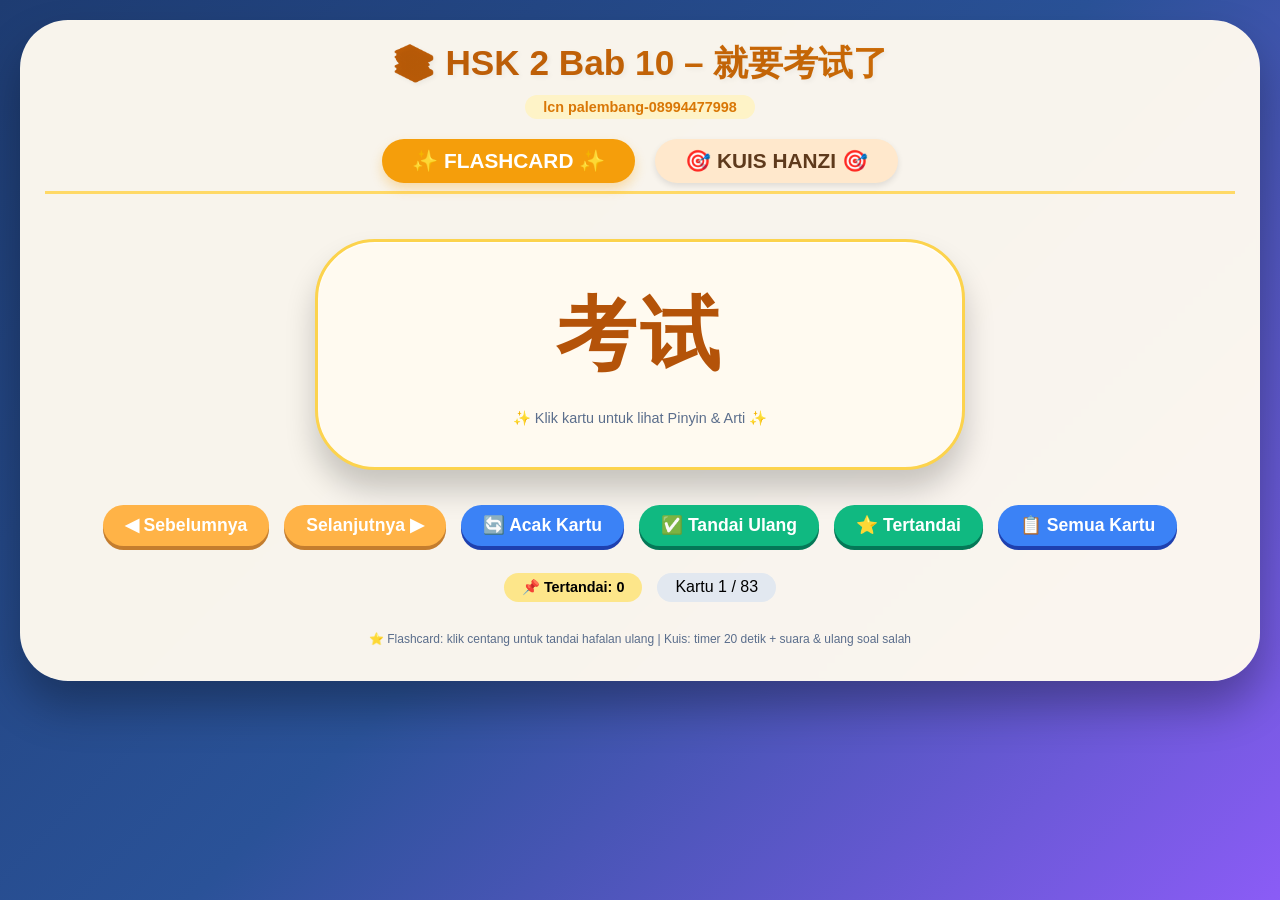
==== data/wo1/HSK2 KOSAKATA BAB 10.html @ 21348f35 "Add files via upload" ====
<!DOCTYPE html>
<html lang="id">
<head>
    <meta charset="UTF-8">
    <meta name="viewport" content="width=device-width, initial-scale=1.0, user-scalable=yes">
    <title>HSK 2 Bab 10 - Flashcard & Kuis Interaktif (87 Kosakata)</title>
    <style>
        * {
            margin: 0;
            padding: 0;
            box-sizing: border-box;
            user-select: none;
        }

        body {
            background: linear-gradient(135deg, #1e3c72 0%, #2a5298 50%, #8b5cf6 100%);
            font-family: 'Arial', 'Segoe UI', sans-serif;
            min-height: 100vh;
            padding: 20px;
        }

        .app-container {
            max-width: 1300px;
            margin: 0 auto;
            background: rgba(255, 250, 240, 0.97);
            border-radius: 48px;
            box-shadow: 0 25px 45px rgba(0,0,0,0.3);
            overflow: hidden;
            padding: 20px 25px 35px;
            backdrop-filter: blur(2px);
        }

        .title-section {
            text-align: center;
            margin-bottom: 20px;
        }
        h1 {
            font-size: 2.2rem;
            background: linear-gradient(120deg, #b45309, #d97706);
            background-clip: text;
            -webkit-background-clip: text;
            color: transparent;
            text-shadow: 2px 2px 5px rgba(0,0,0,0.05);
        }
        .watermark {
            font-size: 0.9rem;
            color: #d97706;
            font-weight: bold;
            background: #fef3c7;
            display: inline-block;
            padding: 4px 18px;
            border-radius: 40px;
            margin-top: 8px;
            font-family: 'Arial', sans-serif;
        }

        .tabs {
            display: flex;
            gap: 20px;
            justify-content: center;
            margin-bottom: 25px;
            border-bottom: 3px solid #ffd966;
            padding-bottom: 8px;
        }
        .tab-btn {
            background: #ffe8cc;
            border: none;
            font-size: 1.3rem;
            font-weight: bold;
            padding: 10px 30px;
            border-radius: 60px;
            cursor: pointer;
            transition: 0.2s;
            color: #5e3a1c;
            font-family: 'Arial', sans-serif;
            box-shadow: 0 3px 6px rgba(0,0,0,0.1);
        }
        .tab-btn.active {
            background: #f59e0b;
            color: white;
            box-shadow: 0 6px 12px rgba(245,158,11,0.3);
        }
        .tab-content {
            display: none;
            animation: fade 0.3s ease;
        }
        .tab-content.active {
            display: block;
        }
        @keyframes fade {
            from { opacity: 0; transform: translateY(8px);}
            to { opacity: 1; transform: translateY(0);}
        }

        /* FLASHCARD */
        .flashcard-area {
            display: flex;
            flex-direction: column;
            align-items: center;
        }
        .card {
            background: #fffaf0;
            border-radius: 60px;
            box-shadow: 0 20px 30px rgba(0,0,0,0.2), inset 0 1px 2px white;
            padding: 40px 25px;
            text-align: center;
            width: 100%;
            max-width: 650px;
            margin: 20px auto;
            cursor: pointer;
            transition: 0.2s;
            border: 3px solid #fcd34d;
        }
        .card:hover { transform: scale(1.02); background: #fff5e6; }
        .card-hanzi {
            font-family: 'Simsun', '宋体', 'Times New Roman', serif;
            font-size: 5rem;
            font-weight: 800;
            color: #b45309;
            letter-spacing: 4px;
            margin-bottom: 20px;
            word-break: break-word;
        }
        .card-pinyin {
            font-family: 'Times New Roman', Times, serif;
            font-size: 1.9rem;
            color: #2c5282;
            margin: 12px 0;
            font-weight: 500;
        }
        .card-arti {
            font-family: 'Arial', sans-serif;
            font-size: 1.5rem;
            background: #eef2ff;
            display: inline-block;
            padding: 8px 22px;
            border-radius: 50px;
            color: #1e293b;
        }
        .info-text {
            font-family: 'Arial', sans-serif;
            font-size: 0.9rem;
            margin-top: 12px;
            color: #5b6e8c;
        }
        .nav-buttons {
            display: flex;
            gap: 15px;
            justify-content: center;
            flex-wrap: wrap;
            margin: 15px 0;
        }
        button {
            background: #ffb347;
            border: none;
            padding: 10px 22px;
            font-size: 1.1rem;
            font-weight: bold;
            border-radius: 50px;
            cursor: pointer;
            font-family: 'Arial', sans-serif;
            transition: 0.1s;
            color: white;
            box-shadow: 0 4px 0 #c47d2e;
        }
        button:active {
            transform: translateY(2px);
            box-shadow: 0 1px 0 #c47d2e;
        }
        .shuffle-btn { background: #3b82f6; box-shadow: 0 4px 0 #1e40af; }
        .checklist-btn { background: #10b981; box-shadow: 0 4px 0 #047857; }
        .review-badge {
            margin-top: 12px;
            display: flex;
            gap: 15px;
            justify-content: center;
            flex-wrap: wrap;
        }
        .mark-info {
            background: #fde68a;
            padding: 6px 18px;
            border-radius: 40px;
            font-family: 'Arial', sans-serif;
            font-weight: bold;
            font-size: 0.9rem;
        }
        .counter {
            font-family: 'Arial', sans-serif;
            font-size: 1rem;
            background: #e2e8f0;
            padding: 5px 18px;
            border-radius: 30px;
            display: inline-block;
        }

        /* KUIS */
        .quiz-area { text-align: center; }
        .timer-bar {
            background: #fef9e3;
            padding: 10px 20px;
            border-radius: 60px;
            display: flex;
            align-items: center;
            gap: 15px;
            justify-content: space-between;
            flex-wrap: wrap;
            margin-bottom: 20px;
        }
        .timer-label { font-weight: bold; background: #facc15; padding: 5px 15px; border-radius: 40px; }
        .progress-container { flex: 2; background-color: #e2e8f0; border-radius: 30px; height: 18px; overflow: hidden; }
        .time-progress { width: 100%; height: 100%; background: linear-gradient(90deg, #10b981, #34d399); border-radius: 30px; transition: width 0.1s linear; }
        .time-warning { background: linear-gradient(90deg, #ef4444, #f97316); }
        .timer-digit { font-family: monospace; font-size: 1.6rem; font-weight: 800; background: #0f172a; color: #fef9c3; padding: 4px 18px; border-radius: 50px; min-width: 100px; }
        .quiz-question { background: #fffbeb; border-radius: 70px; padding: 25px; margin: 15px 0; box-shadow: 0 10px 15px rgba(0,0,0,0.1); }
        .quiz-arti { font-family: 'Arial', sans-serif; font-size: 2rem; font-weight: bold; color: #7b341e; background: #fed7aa; display: inline-block; padding: 10px 30px; border-radius: 60px; }
        .options-grid { display: grid; grid-template-columns: repeat(auto-fit, minmax(180px, 1fr)); gap: 18px; margin: 25px 0; }
        .quiz-option {
            font-family: 'Simsun', '宋体', serif;
            font-size: 1.5rem;
            font-weight: bold;
            background: linear-gradient(145deg, #fef9e3, #fff2df);
            border: 3px solid #fbbf24;
            border-radius: 70px;
            padding: 14px 8px;
            cursor: pointer;
            transition: 0.1s;
            text-align: center;
            color: #3b2b1f;
            box-shadow: 0 5px 0 #eab308;
        }
        .quiz-option:hover:not(:disabled) { transform: translateY(-2px); background: #fff0cc; }
        .quiz-option:active:not(:disabled) { transform: translateY(2px); box-shadow: 0 2px 0 #eab308; }
        .disabled-opt { opacity: 0.6; cursor: not-allowed; }
        .feedback { font-family: 'Arial', sans-serif; font-size: 1.2rem; padding: 12px; border-radius: 50px; margin: 15px 0; background: #f1f5f9; font-weight: bold; }
        .score-area { font-family: 'Arial', sans-serif; font-size: 1.2rem; background: #facc15; display: inline-block; padding: 6px 22px; border-radius: 40px; margin-bottom: 12px; }
        .quiz-buttons { display: flex; gap: 12px; justify-content: center; flex-wrap: wrap; }
        .next-quiz { background: #10b981; box-shadow: 0 4px 0 #047857; }
        .reset-quiz { background: #ef4444; box-shadow: 0 4px 0 #b91c1c; }
        .repeat-wrong { background: #8b5cf6; box-shadow: 0 4px 0 #5b21b6; }
        footer { text-align: center; margin-top: 30px; font-size: 0.75rem; color: #5b6e8c; }

        @media (max-width: 640px) {
            .card-hanzi { font-size: 3rem; }
            .quiz-arti { font-size: 1.4rem; }
            .quiz-option { font-size: 1.1rem; padding: 10px 5px; }
            .tab-btn { font-size: 1rem; padding: 6px 18px; }
        }
    </style>
</head>
<body>
<div class="app-container">
    <div class="title-section">
        <h1>📚 HSK 2 Bab 10 – 就要考试了</h1>
        <div class="watermark">lcn palembang-08994477998</div>
    </div>

    <div class="tabs">
        <button class="tab-btn active" data-tab="flashcard">✨ FLASHCARD ✨</button>
        <button class="tab-btn" data-tab="quiz">🎯 KUIS HANZI 🎯</button>
    </div>

    <!-- FLASHCARD TAB -->
    <div id="flashcardTab" class="tab-content active">
        <div class="flashcard-area">
            <div class="card" id="flashcardCard">
                <div class="card-hanzi" id="cardHanzi">...</div>
                <div class="card-pinyin" id="cardPinyin" style="display: none;"></div>
                <div class="card-arti" id="cardArti" style="display: none;"></div>
                <div class="info-text">✨ Klik kartu untuk lihat Pinyin & Arti ✨</div>
            </div>
            <div class="nav-buttons">
                <button id="prevCardBtn">◀ Sebelumnya</button>
                <button id="nextCardBtn">Selanjutnya ▶</button>
                <button id="shuffleFlashBtn" class="shuffle-btn">🔄 Acak Kartu</button>
                <button id="markReviewBtn" class="checklist-btn">✅ Tandai Ulang</button>
                <button id="showMarkedBtn" class="checklist-btn">⭐ Tertandai</button>
                <button id="showAllFlashBtn" class="shuffle-btn">📋 Semua Kartu</button>
            </div>
            <div class="review-badge">
                <span class="mark-info" id="markedCountBadge">📌 Tertandai: 0</span>
                <span class="counter" id="flashCounter">Kartu 1 / 87</span>
            </div>
        </div>
    </div>

    <!-- KUIS TAB -->
    <div id="quizTab" class="tab-content">
        <div class="quiz-area">
            <div class="score-area">🏆 SKOR: <span id="quizScore">0</span> / <span id="totalQuizCount">87</span></div>
            <div class="timer-bar">
                <span class="timer-label">⏱ WAKTU</span>
                <div class="progress-container">
                    <div class="time-progress" id="timeProgress" style="width: 100%;"></div>
                </div>
                <span class="timer-digit" id="timerDisplay">20 detik</span>
            </div>
            <div class="quiz-question">
                <div class="quiz-arti" id="questionArti">Memperkenalkan</div>
            </div>
            <div class="options-grid" id="quizOptionsGrid"></div>
            <div class="feedback" id="quizFeedback">🌸 Pilih Hanzi yang sesuai dengan arti di atas 🌸</div>
            <div class="quiz-buttons">
                <button id="nextQuizBtn" class="next-quiz">▶ Soal Berikutnya</button>
                <button id="resetQuizBtn" class="reset-quiz">🔄 Mulai Baru</button>
                <button id="repeatWrongBtn" class="repeat-wrong">🔁 Ulangi Soal Salah</button>
            </div>
        </div>
    </div>
    <footer>⭐ Flashcard: klik centang untuk tandai hafalan ulang | Kuis: timer 20 detik + suara & ulang soal salah</footer>
</div>

<script>
    // ======================= DATA KOSAKATA (87 item dari file) =======================
    const vocabulary = [
        { hanzi: "考试", pinyin: "kǎoshì", arti: "ujian; mengikuti ujian" },
        { hanzi: "开学", pinyin: "kāixué", arti: "mulai sekolah; pembukaan semester" },
        { hanzi: "准备", pinyin: "zhǔnbèi", arti: "menyiapkan" },
        { hanzi: "书包", pinyin: "shūbāo", arti: "tas sekolah" },
        { hanzi: "门后面", pinyin: "mén hòumiàn", arti: "di belakang pintu" },
        { hanzi: "床上", pinyin: "chuáng shàng", arti: "di atas tempat tidur" },
        { hanzi: "桌子上", pinyin: "zhuōzi shàng", arti: "di atas meja" },
        { hanzi: "本子", pinyin: "běnzi", arti: "buku catatan; buku tulis" },
        { hanzi: "词", pinyin: "cí", arti: "kata" },
        { hanzi: "题", pinyin: "tí", arti: "soal; pertanyaan" },
        { hanzi: "错", pinyin: "cuò", arti: "salah" },
        { hanzi: "对", pinyin: "duì", arti: "benar" },
        { hanzi: "还是", pinyin: "háishì", arti: "atau (dalam pertanyaan pilihan)" },
        { hanzi: "快要", pinyin: "kuàiyào", arti: "akan segera (waktu dekat)" },
        { hanzi: "就要", pinyin: "jiùyào", arti: "akan segera (waktu tertentu)" },
        { hanzi: "要……了", pinyin: "yào...le", arti: "akan (segera terjadi)" },
        { hanzi: "快……了", pinyin: "kuài...le", arti: "akan segera" },
        { hanzi: "快要……了", pinyin: "kuàiyào...le", arti: "akan segera" },
        { hanzi: "就要……了", pinyin: "jiùyào...le", arti: "akan segera (dengan waktu spesifik)" },
        { hanzi: "笑", pinyin: "xiào", arti: "tertawa; tersenyum" },
        { hanzi: "帮", pinyin: "bāng", arti: "membantu" },
        { hanzi: "准备好", pinyin: "zhǔnbèi hǎo", arti: "siap" },
        { hanzi: "看见", pinyin: "kànjiàn", arti: "melihat" },
        { hanzi: "懂", pinyin: "dǒng", arti: "mengerti; paham" },
        { hanzi: "意思", pinyin: "yìsi", arti: "arti; makna" },
        { hanzi: "做错", pinyin: "zuò cuò", arti: "mengerjakan salah" },
        { hanzi: "考得好", pinyin: "kǎo de hǎo", arti: "ujian dengan baik" },
        { hanzi: "比上次好", pinyin: "bǐ shàng cì hǎo", arti: "lebih baik dari waktu lalu" },
        { hanzi: "洗", pinyin: "xǐ", arti: "mencuci" },
        { hanzi: "洗手", pinyin: "xǐ shǒu", arti: "cuci tangan" },
        { hanzi: "手", pinyin: "shǒu", arti: "tangan" },
        { hanzi: "吃饭", pinyin: "chī fàn", arti: "makan" },
        { hanzi: "快开学了", pinyin: "kuài kāixué le", arti: "akan segera mulai sekolah" },
        { hanzi: "就要考试了", pinyin: "jiùyào kǎoshì le", arti: "akan segera ujian" },
        { hanzi: "本", pinyin: "běn", arti: "(kata satuan untuk buku)" },
        { hanzi: "支", pinyin: "zhī", arti: "(kata satuan untuk alat tulis)" },
        { hanzi: "笔", pinyin: "bǐ", arti: "pulpen; pensil" },
        { hanzi: "书包里", pinyin: "shūbāo lǐ", arti: "di dalam tas sekolah" },
        { hanzi: "椅子下面", pinyin: "yǐzi xiàmiàn", arti: "di bawah kursi" },
        { hanzi: "地上", pinyin: "dì shàng", arti: "di lantai" },
        { hanzi: "里面", pinyin: "lǐmiàn", arti: "di dalam" },
        { hanzi: "外面", pinyin: "wàimiàn", arti: "di luar" },
        { hanzi: "前面", pinyin: "qiánmiàn", arti: "di depan" },
        { hanzi: "后面", pinyin: "hòumiàn", arti: "di belakang" },
        { hanzi: "旁边", pinyin: "pángbiān", arti: "di samping" },
        { hanzi: "这里", pinyin: "zhèlǐ", arti: "di sini" },
        { hanzi: "那里", pinyin: "nàlǐ", arti: "di sana" },
        { hanzi: "哪儿", pinyin: "nǎr", arti: "di mana" },
        { hanzi: "呢", pinyin: "ne", arti: "partikel untuk pertanyaan atau penekanan" },
        { hanzi: "啊", pinyin: "a", arti: "partikel seru" },
        { hanzi: "吧", pinyin: "ba", arti: "partikel untuk saran" },
        { hanzi: "吗", pinyin: "ma", arti: "partikel tanya" },
        { hanzi: "快要开学了", pinyin: "kuàiyào kāixué le", arti: "akan segera mulai sekolah" },
        { hanzi: "就要考试了", pinyin: "jiùyào kǎoshì le", arti: "akan segera ujian" },
        { hanzi: "准备好了吗", pinyin: "zhǔnbèi hǎo le ma", arti: "apakah sudah siap?" },
        { hanzi: "在做什么", pinyin: "zài zuò shénme", arti: "sedang melakukan apa" },
        { hanzi: "看书", pinyin: "kàn shū", arti: "membaca buku" },
        { hanzi: "复习", pinyin: "fùxí", arti: "mengulang pelajaran" },
        { hanzi: "学习", pinyin: "xuéxí", arti: "belajar" },
        { hanzi: "上学", pinyin: "shàngxué", arti: "pergi ke sekolah" },
        { hanzi: "放学", pinyin: "fàngxué", arti: "pulang sekolah" },
        { hanzi: "做作业", pinyin: "zuò zuòyè", arti: "mengerjakan pekerjaan rumah" },
        { hanzi: "汉字", pinyin: "hànzì", arti: "karakter Han" },
        { hanzi: "拼音", pinyin: "pīnyīn", arti: "ejaan fonetik" },
        { hanzi: "作文", pinyin: "zuòwén", arti: "karangan; esai" },
        { hanzi: "老师", pinyin: "lǎoshī", arti: "guru" },
        { hanzi: "学生", pinyin: "xuésheng", arti: "murid" },
        { hanzi: "同学", pinyin: "tóngxué", arti: "teman sekelas" },
        { hanzi: "家长", pinyin: "jiāzhǎng", arti: "orang tua murid" },
        { hanzi: "成绩", pinyin: "chéngjì", arti: "nilai; prestasi" },
        { hanzi: "分数", pinyin: "fēnshù", arti: "skor; nilai" },
        { hanzi: "考了满分", pinyin: "kǎo le mǎnfēn", arti: "mendapat nilai sempurna" },
        { hanzi: "及格", pinyin: "jígé", arti: "lulus (ujian)" },
        { hanzi: "不及格", pinyin: "bù jígé", arti: "tidak lulus" },
        { hanzi: "努力", pinyin: "nǔlì", arti: "berusaha keras" },
        { hanzi: "认真", pinyin: "rènzhēn", arti: "serius; tekun" },
        { hanzi: "检查", pinyin: "jiǎnchá", arti: "memeriksa" },
        { hanzi: "预习", pinyin: "yùxí", arti: "mempersiapkan pelajaran sebelumnya" },
        { hanzi: "记住", pinyin: "jìzhù", arti: "mengingat" },
        { hanzi: "忘记", pinyin: "wàngjì", arti: "lupa" },
        { hanzi: "明白", pinyin: "míngbai", arti: "mengerti" },
        { hanzi: "清楚", pinyin: "qīngchu", arti: "jelas" },
        { hanzi: "认真听", pinyin: "rènzhēn tīng", arti: "mendengarkan dengan serius" }
    ];
    const TOTAL_VOCAB = vocabulary.length;

    // ========== FLASHCARD DENGAN CHECKLIST ==========
    let currentDisplayList = [...vocabulary];
    let currentFlashIndex = 0;
    let isFlipped = false;
    let markedIndices = new Set();

    function updateMarkedBadge() { document.getElementById("markedCountBadge").innerText = `📌 Tertandai: ${markedIndices.size}`; }
    function shuffleArray(arr) { for (let i = arr.length - 1; i > 0; i--) { const j = Math.floor(Math.random() * (i + 1)); [arr[i], arr[j]] = [arr[j], arr[i]]; } return arr; }
    function renderFlashcard() {
        if (currentDisplayList.length === 0) { document.getElementById("cardHanzi").innerText = "Tidak ada kartu"; return; }
        const item = currentDisplayList[currentFlashIndex];
        document.getElementById("cardHanzi").innerText = item.hanzi;
        const pinyinEl = document.getElementById("cardPinyin");
        const artiEl = document.getElementById("cardArti");
        if (!isFlipped) { pinyinEl.style.display = "none"; artiEl.style.display = "none"; }
        else { pinyinEl.style.display = "block"; artiEl.style.display = "inline-block"; pinyinEl.innerText = item.pinyin; artiEl.innerText = item.arti; }
        document.getElementById("flashCounter").innerText = `Kartu ${currentFlashIndex+1} / ${currentDisplayList.length}`;
    }
    function flipCard() { isFlipped = !isFlipped; renderFlashcard(); }
    function nextFlash() { if(currentDisplayList.length){ currentFlashIndex = (currentFlashIndex+1)%currentDisplayList.length; isFlipped=false; renderFlashcard(); } }
    function prevFlash() { if(currentDisplayList.length){ currentFlashIndex = (currentFlashIndex-1+currentDisplayList.length)%currentDisplayList.length; isFlipped=false; renderFlashcard(); } }
    function toggleMarkCurrent() {
        if(currentDisplayList.length===0) return;
        const currentVoc = currentDisplayList[currentFlashIndex];
        const origIdx = vocabulary.findIndex(v => v.hanzi === currentVoc.hanzi && v.pinyin === currentVoc.pinyin);
        if(origIdx !== -1){
            if(markedIndices.has(origIdx)) markedIndices.delete(origIdx);
            else markedIndices.add(origIdx);
            updateMarkedBadge();
            alert(markedIndices.has(origIdx) ? `✅ ${currentVoc.hanzi} ditandai ulang` : `❌ ${currentVoc.hanzi} dihapus dari tandai`);
        }
    }
    function showMarkedOnly() {
        const markedVoc = [];
        for(let idx of markedIndices) markedVoc.push(vocabulary[idx]);
        if(markedVoc.length===0){ alert("Belum ada kartu ditandai. Klik ✅ Tandai Ulang pada kartu."); return; }
        currentDisplayList = [...markedVoc];
        currentFlashIndex = 0; isFlipped=false; renderFlashcard();
    }
    function showAllFlash() { currentDisplayList = [...vocabulary]; currentFlashIndex=0; isFlipped=false; renderFlashcard(); }
    function shuffleFlash() { currentDisplayList = shuffleArray([...currentDisplayList]); currentFlashIndex=0; isFlipped=false; renderFlashcard(); }

    // ========== KUIS DENGAN TIMER, SUARA, ULANG SALAH ==========
    let audioCtx = null;
    function initAudio() { if(!audioCtx) audioCtx = new (window.AudioContext||window.webkitAudioContext)(); return audioCtx; }
    function playTone(freq, dur, vol=0.2) { let ctx=initAudio(); if(ctx.state==='suspended') ctx.resume().then(()=>_play(ctx,freq,dur,vol)).catch(e=>{}); else _play(ctx,freq,dur,vol); }
    function _play(ctx,freq,dur,vol){ let osc=ctx.createOscillator(), gain=ctx.createGain(); osc.connect(gain); gain.connect(ctx.destination); osc.frequency.value=freq; gain.gain.value=vol; osc.start(); gain.gain.exponentialRampToValueAtTime(0.0001, ctx.currentTime+dur); osc.stop(ctx.currentTime+dur); }
    function playCorrect() { playTone(880,0.12,0.25); setTimeout(()=>playTone(1100,0.2,0.25),130); setTimeout(()=>playTone(1320,0.25,0.2),280); }
    function playWrong() { let ctx=initAudio(); if(ctx.state==='suspended') ctx.resume().then(()=>_playWrong(ctx)).catch(e=>{}); else _playWrong(ctx); }
    function _playWrong(ctx){ let osc=ctx.createOscillator(), gain=ctx.createGain(); osc.connect(gain); gain.connect(ctx.destination); osc.frequency.value=220; gain.gain.value=0.35; osc.start(); let lfo=ctx.createOscillator(), lfoG=ctx.createGain(); lfo.connect(lfoG); lfoG.connect(gain.gain); lfo.frequency.value=18; lfoG.gain.value=0.25; lfo.start(); gain.gain.exponentialRampToValueAtTime(0.0001, ctx.currentTime+0.5); osc.stop(ctx.currentTime+0.5); lfo.stop(ctx.currentTime+0.5); }

    let quizQuestionsOrder = [];
    let currentQIndex = 0;
    let quizScore = 0;
    let quizAnswered = false;
    let timerInterval = null;
    let timeLeft = 20;
    let currentQuestionVocab = null;
    let currentOptions = [];
    let wrongIndices = [];
    let quizMode = "normal";
    let repeatList = [];

    const quizScoreSpan = document.getElementById("quizScore");
    const totalQuizSpan = document.getElementById("totalQuizCount");
    const questionArtiSpan = document.getElementById("questionArti");
    const optionsGrid = document.getElementById("quizOptionsGrid");
    const quizFeedback = document.getElementById("quizFeedback");
    const nextQuizBtn = document.getElementById("nextQuizBtn");
    const resetQuizBtn = document.getElementById("resetQuizBtn");
    const repeatWrongBtn = document.getElementById("repeatWrongBtn");
    const timeProgress = document.getElementById("timeProgress");
    const timerDisplaySpan = document.getElementById("timerDisplay");

    function stopTimer() { if(timerInterval) clearInterval(timerInterval); timerInterval=null; }
    function startTimer() {
        timeLeft=20; updateTimerUI();
        timerInterval = setInterval(()=>{
            if(quizAnswered) return;
            if(timeLeft<=1){ if(!quizAnswered) finishAnswer(false, true); }
            else { timeLeft--; updateTimerUI(); }
        },1000);
    }
    function updateTimerUI() {
        timerDisplaySpan.innerText = `${timeLeft} detik`;
        let percent = (timeLeft/20)*100;
        timeProgress.style.width=`${percent}%`;
        if(timeLeft<=5) timeProgress.classList.add("time-warning");
        else timeProgress.classList.remove("time-warning");
    }

    function generateOptions(correctHanzi, correctIdx) {
        let others = vocabulary.filter((_,i)=> i!==correctIdx).map(v=>v.hanzi);
        others = shuffleArray([...others]);
        let opts = [correctHanzi];
        for(let i=0; i<Math.min(3, others.length); i++) opts.push(others[i]);
        return shuffleArray(opts);
    }
    function renderQuizOptions() {
        optionsGrid.innerHTML = "";
        currentOptions.forEach(opt => {
            let btn = document.createElement("button");
            btn.className = "quiz-option";
            btn.innerText = opt;
            btn.style.fontFamily = "'Simsun', '宋体', serif";
            btn.addEventListener("click", () => checkAnswer(opt));
            optionsGrid.appendChild(btn);
        });
    }
    function enableOptions(enable) {
        document.querySelectorAll(".quiz-option").forEach(btn => {
            if(enable) { btn.disabled=false; btn.classList.remove("disabled-opt"); }
            else { btn.disabled=true; btn.classList.add("disabled-opt"); }
        });
    }
    function finishAnswer(isCorrect, isTimeout=false) {
        if(quizAnswered) return;
        quizAnswered=true;
        stopTimer();
        if(isCorrect) { playCorrect(); quizScore++; updateQuizUI(); quizFeedback.innerHTML="✅ BENAR! +1 poin ✅"; quizFeedback.style.background="#d1fae5"; }
        else { playWrong(); quizFeedback.innerHTML=`❌ SALAH! Hanzi benar: "${currentQuestionVocab.hanzi}" ❌`; quizFeedback.style.background="#fee2e2";
            if(quizMode==="normal" && !isTimeout) { let wrongIdx = quizQuestionsOrder[currentQIndex]; if(!wrongIndices.includes(wrongIdx)) wrongIndices.push(wrongIdx); } }
        enableOptions(false);
    }
    function checkAnswer(selected) { if(quizAnswered) return; let isCorrect = (selected === currentQuestionVocab.hanzi); finishAnswer(isCorrect, false); }
    function updateQuizUI() { quizScoreSpan.innerText = quizScore; totalQuizSpan.innerText = (quizMode==="repeat"? repeatList.length : TOTAL_VOCAB); }
    function loadQuizQuestion() {
        if(quizMode==="normal" && currentQIndex >= quizQuestionsOrder.length) { endQuiz(); return; }
        if(quizMode==="repeat" && currentQIndex >= repeatList.length) { endQuiz(); return; }
        let vocabIdx = (quizMode==="normal") ? quizQuestionsOrder[currentQIndex] : repeatList[currentQIndex];
        currentQuestionVocab = vocabulary[vocabIdx];
        questionArtiSpan.innerText = currentQuestionVocab.arti;
        currentOptions = generateOptions(currentQuestionVocab.hanzi, vocabIdx);
        renderQuizOptions();
        quizAnswered=false;
        enableOptions(true);
        quizFeedback.innerHTML = "🌸 Pilih Hanzi yang tepat! 🌸";
        quizFeedback.style.background="#f1f5f9";
        stopTimer(); startTimer();
    }
    function nextQuiz() {
        if(!quizAnswered && currentQIndex < (quizMode==="normal"?quizQuestionsOrder.length:repeatList.length)) {
            quizFeedback.innerHTML = "⚠️ Jawab dulu sebelum lanjut! ⚠️"; quizFeedback.style.background="#fef3c7";
            setTimeout(()=>{ if(!quizAnswered) quizFeedback.style.background="#f1f5f9"; },800);
            return;
        }
        currentQIndex++;
        if((quizMode==="normal" && currentQIndex<quizQuestionsOrder.length) || (quizMode==="repeat" && currentQIndex<repeatList.length))
            loadQuizQuestion();
        else endQuiz();
    }
    function endQuiz() {
        stopTimer(); enableOptions(false);
        if(quizMode==="normal"){
            if(wrongIndices.length>0) quizFeedback.innerHTML = `🎉 Selesai! Skor: ${quizScore}/${quizQuestionsOrder.length}. Kamu salah ${wrongIndices.length} soal. Tekan "Ulangi Soal Salah" untuk perbaiki. 🎉`;
            else quizFeedback.innerHTML = `🎉 SEMPURNA! Skor: ${quizScore}/${quizQuestionsOrder.length} 🎉`;
        } else {
            quizFeedback.innerHTML = `🔁 Latihan ulang selesai! Skor: ${quizScore}/${repeatList.length}. Tekan "Mulai Baru" untuk sesi baru. 🔁`;
        }
        questionArtiSpan.innerText = "✨ Kuis Selesai ✨";
        nextQuizBtn.disabled = true;
    }
    function resetQuiz() {
        stopTimer(); quizMode="normal"; wrongIndices=[];
        let indices = Array.from({length:TOTAL_VOCAB}, (_,i)=>i);
        quizQuestionsOrder = shuffleArray([...indices]);
        currentQIndex=0; quizScore=0; quizAnswered=false;
        updateQuizUI(); loadQuizQuestion(); nextQuizBtn.disabled=false;
    }
    function repeatWrong() {
        if(wrongIndices.length===0){ quizFeedback.innerHTML="✨ Tidak ada soal salah! Kamu hebat ✨"; return; }
        stopTimer(); quizMode="repeat"; repeatList = [...wrongIndices];
        currentQIndex=0; quizScore=0; quizAnswered=false;
        updateQuizUI(); loadQuizQuestion(); nextQuizBtn.disabled=false;
        quizFeedback.innerHTML = "🔁 Mode Ulang Soal Salah. Kerjakan dengan baik! 🔁";
    }

    // ========== EVENT LISTENERS ==========
    document.getElementById("flashcardCard").addEventListener("click", flipCard);
    document.getElementById("prevCardBtn").addEventListener("click", prevFlash);
    document.getElementById("nextCardBtn").addEventListener("click", nextFlash);
    document.getElementById("shuffleFlashBtn").addEventListener("click", shuffleFlash);
    document.getElementById("markReviewBtn").addEventListener("click", toggleMarkCurrent);
    document.getElementById("showMarkedBtn").addEventListener("click", showMarkedOnly);
    document.getElementById("showAllFlashBtn").addEventListener("click", showAllFlash);
    nextQuizBtn.addEventListener("click", nextQuiz);
    resetQuizBtn.addEventListener("click", resetQuiz);
    repeatWrongBtn.addEventListener("click", repeatWrong);

    // Tab switching
    document.querySelectorAll(".tab-btn").forEach(btn=>{
        btn.addEventListener("click",()=>{
            let tab = btn.getAttribute("data-tab");
            document.getElementById("flashcardTab").classList.toggle("active", tab==="flashcard");
            document.getElementById("quizTab").classList.toggle("active", tab==="quiz");
            document.querySelectorAll(".tab-btn").forEach(b=>b.classList.remove("active"));
            btn.classList.add("active");
        });
    });

    // Inisialisasi
    function init() {
        showAllFlash();
        updateMarkedBadge();
        resetQuiz();
        document.body.addEventListener("click", ()=>{
            if(audioCtx && audioCtx.state==='suspended') audioCtx.resume();
        }, {once:true});
    }
    init();
</script>
</body>
</html>
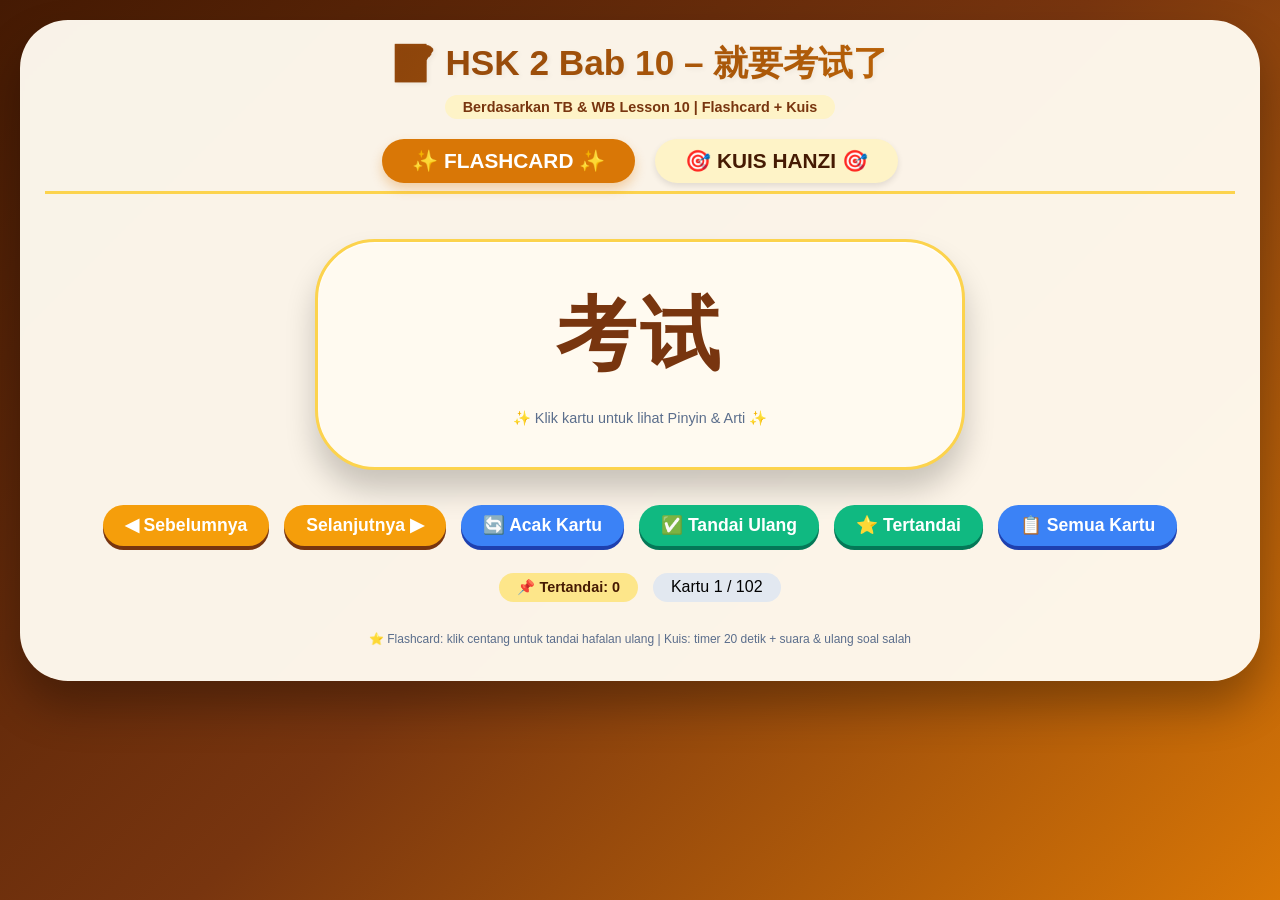
==== commit 76708c5f: "Add files via upload" ====
--- a/data/wo1/HSK2 KOSAKATA BAB 10.html
+++ b/data/wo1/HSK2 KOSAKATA BAB 10.html
@@ -3,7 +3,7 @@
 <head>
     <meta charset="UTF-8">
     <meta name="viewport" content="width=device-width, initial-scale=1.0, user-scalable=yes">
-    <title>HSK 2 Bab 10 - Flashcard & Kuis Interaktif (87 Kosakata)</title>
+    <title>HSK 2 Bab 10 – 就要考试了 | Flashcard & Kuis</title>
     <style>
         * {
             margin: 0;
@@ -13,7 +13,7 @@
         }
 
         body {
-            background: linear-gradient(135deg, #1e3c72 0%, #2a5298 50%, #8b5cf6 100%);
+            background: linear-gradient(135deg, #451a03 0%, #78350f 50%, #d97706 100%);
             font-family: 'Arial', 'Segoe UI', sans-serif;
             min-height: 100vh;
             padding: 20px;
@@ -36,7 +36,7 @@
         }
         h1 {
             font-size: 2.2rem;
-            background: linear-gradient(120deg, #b45309, #d97706);
+            background: linear-gradient(120deg, #78350f, #d97706);
             background-clip: text;
             -webkit-background-clip: text;
             color: transparent;
@@ -44,7 +44,7 @@
         }
         .watermark {
             font-size: 0.9rem;
-            color: #d97706;
+            color: #78350f;
             font-weight: bold;
             background: #fef3c7;
             display: inline-block;
@@ -59,11 +59,11 @@
             gap: 20px;
             justify-content: center;
             margin-bottom: 25px;
-            border-bottom: 3px solid #ffd966;
+            border-bottom: 3px solid #fcd34d;
             padding-bottom: 8px;
         }
         .tab-btn {
-            background: #ffe8cc;
+            background: #fef3c7;
             border: none;
             font-size: 1.3rem;
             font-weight: bold;
@@ -71,14 +71,14 @@
             border-radius: 60px;
             cursor: pointer;
             transition: 0.2s;
-            color: #5e3a1c;
+            color: #451a03;
             font-family: 'Arial', sans-serif;
             box-shadow: 0 3px 6px rgba(0,0,0,0.1);
         }
         .tab-btn.active {
-            background: #f59e0b;
+            background: #d97706;
             color: white;
-            box-shadow: 0 6px 12px rgba(245,158,11,0.3);
+            box-shadow: 0 6px 12px rgba(217,119,6,0.3);
         }
         .tab-content {
             display: none;
@@ -92,7 +92,6 @@
             to { opacity: 1; transform: translateY(0);}
         }
 
-        /* FLASHCARD */
         .flashcard-area {
             display: flex;
             flex-direction: column;
@@ -111,12 +110,12 @@
             transition: 0.2s;
             border: 3px solid #fcd34d;
         }
-        .card:hover { transform: scale(1.02); background: #fff5e6; }
+        .card:hover { transform: scale(1.02); background: #fffbeb; }
         .card-hanzi {
             font-family: 'Simsun', '宋体', 'Times New Roman', serif;
             font-size: 5rem;
             font-weight: 800;
-            color: #b45309;
+            color: #78350f;
             letter-spacing: 4px;
             margin-bottom: 20px;
             word-break: break-word;
@@ -131,11 +130,11 @@
         .card-arti {
             font-family: 'Arial', sans-serif;
             font-size: 1.5rem;
-            background: #eef2ff;
+            background: #fef3c7;
             display: inline-block;
             padding: 8px 22px;
             border-radius: 50px;
-            color: #1e293b;
+            color: #451a03;
         }
         .info-text {
             font-family: 'Arial', sans-serif;
@@ -151,7 +150,7 @@
             margin: 15px 0;
         }
         button {
-            background: #ffb347;
+            background: #f59e0b;
             border: none;
             padding: 10px 22px;
             font-size: 1.1rem;
@@ -161,11 +160,11 @@
             font-family: 'Arial', sans-serif;
             transition: 0.1s;
             color: white;
-            box-shadow: 0 4px 0 #c47d2e;
+            box-shadow: 0 4px 0 #78350f;
         }
         button:active {
             transform: translateY(2px);
-            box-shadow: 0 1px 0 #c47d2e;
+            box-shadow: 0 1px 0 #78350f;
         }
         .shuffle-btn { background: #3b82f6; box-shadow: 0 4px 0 #1e40af; }
         .checklist-btn { background: #10b981; box-shadow: 0 4px 0 #047857; }
@@ -183,6 +182,7 @@
             font-family: 'Arial', sans-serif;
             font-weight: bold;
             font-size: 0.9rem;
+            color: #451a03;
         }
         .counter {
             font-family: 'Arial', sans-serif;
@@ -193,10 +193,9 @@
             display: inline-block;
         }
 
-        /* KUIS */
         .quiz-area { text-align: center; }
         .timer-bar {
-            background: #fef9e3;
+            background: #fffbeb;
             padding: 10px 20px;
             border-radius: 60px;
             display: flex;
@@ -206,33 +205,33 @@
             flex-wrap: wrap;
             margin-bottom: 20px;
         }
-        .timer-label { font-weight: bold; background: #facc15; padding: 5px 15px; border-radius: 40px; }
+        .timer-label { font-weight: bold; background: #fcd34d; padding: 5px 15px; border-radius: 40px; color: #451a03; }
         .progress-container { flex: 2; background-color: #e2e8f0; border-radius: 30px; height: 18px; overflow: hidden; }
-        .time-progress { width: 100%; height: 100%; background: linear-gradient(90deg, #10b981, #34d399); border-radius: 30px; transition: width 0.1s linear; }
+        .time-progress { width: 100%; height: 100%; background: linear-gradient(90deg, #f59e0b, #d97706); border-radius: 30px; transition: width 0.1s linear; }
         .time-warning { background: linear-gradient(90deg, #ef4444, #f97316); }
         .timer-digit { font-family: monospace; font-size: 1.6rem; font-weight: 800; background: #0f172a; color: #fef9c3; padding: 4px 18px; border-radius: 50px; min-width: 100px; }
         .quiz-question { background: #fffbeb; border-radius: 70px; padding: 25px; margin: 15px 0; box-shadow: 0 10px 15px rgba(0,0,0,0.1); }
-        .quiz-arti { font-family: 'Arial', sans-serif; font-size: 2rem; font-weight: bold; color: #7b341e; background: #fed7aa; display: inline-block; padding: 10px 30px; border-radius: 60px; }
+        .quiz-arti { font-family: 'Arial', sans-serif; font-size: 2rem; font-weight: bold; color: #451a03; background: #fde68a; display: inline-block; padding: 10px 30px; border-radius: 60px; }
         .options-grid { display: grid; grid-template-columns: repeat(auto-fit, minmax(180px, 1fr)); gap: 18px; margin: 25px 0; }
         .quiz-option {
             font-family: 'Simsun', '宋体', serif;
             font-size: 1.5rem;
             font-weight: bold;
-            background: linear-gradient(145deg, #fef9e3, #fff2df);
-            border: 3px solid #fbbf24;
+            background: linear-gradient(145deg, #fffbeb, #fef3c7);
+            border: 3px solid #fcd34d;
             border-radius: 70px;
             padding: 14px 8px;
             cursor: pointer;
             transition: 0.1s;
             text-align: center;
-            color: #3b2b1f;
-            box-shadow: 0 5px 0 #eab308;
-        }
-        .quiz-option:hover:not(:disabled) { transform: translateY(-2px); background: #fff0cc; }
-        .quiz-option:active:not(:disabled) { transform: translateY(2px); box-shadow: 0 2px 0 #eab308; }
+            color: #451a03;
+            box-shadow: 0 5px 0 #d97706;
+        }
+        .quiz-option:hover:not(:disabled) { transform: translateY(-2px); background: #fde68a; }
+        .quiz-option:active:not(:disabled) { transform: translateY(2px); box-shadow: 0 2px 0 #d97706; }
         .disabled-opt { opacity: 0.6; cursor: not-allowed; }
         .feedback { font-family: 'Arial', sans-serif; font-size: 1.2rem; padding: 12px; border-radius: 50px; margin: 15px 0; background: #f1f5f9; font-weight: bold; }
-        .score-area { font-family: 'Arial', sans-serif; font-size: 1.2rem; background: #facc15; display: inline-block; padding: 6px 22px; border-radius: 40px; margin-bottom: 12px; }
+        .score-area { font-family: 'Arial', sans-serif; font-size: 1.2rem; background: #fcd34d; display: inline-block; padding: 6px 22px; border-radius: 40px; margin-bottom: 12px; color: #451a03; }
         .quiz-buttons { display: flex; gap: 12px; justify-content: center; flex-wrap: wrap; }
         .next-quiz { background: #10b981; box-shadow: 0 4px 0 #047857; }
         .reset-quiz { background: #ef4444; box-shadow: 0 4px 0 #b91c1c; }
@@ -250,8 +249,8 @@
 <body>
 <div class="app-container">
     <div class="title-section">
-        <h1>📚 HSK 2 Bab 10 – 就要考试了</h1>
-        <div class="watermark">lcn palembang-08994477998</div>
+        <h1>📝 HSK 2 Bab 10 – 就要考试了</h1>
+        <div class="watermark">Berdasarkan TB & WB Lesson 10 | Flashcard + Kuis</div>
     </div>
 
     <div class="tabs">
@@ -259,7 +258,7 @@
         <button class="tab-btn" data-tab="quiz">🎯 KUIS HANZI 🎯</button>
     </div>
 
-    <!-- FLASHCARD TAB -->
+    <!-- FLASHCARD -->
     <div id="flashcardTab" class="tab-content active">
         <div class="flashcard-area">
             <div class="card" id="flashcardCard">
@@ -278,15 +277,15 @@
             </div>
             <div class="review-badge">
                 <span class="mark-info" id="markedCountBadge">📌 Tertandai: 0</span>
-                <span class="counter" id="flashCounter">Kartu 1 / 87</span>
+                <span class="counter" id="flashCounter">Kartu 1 / 60</span>
             </div>
         </div>
     </div>
 
-    <!-- KUIS TAB -->
+    <!-- KUIS -->
     <div id="quizTab" class="tab-content">
         <div class="quiz-area">
-            <div class="score-area">🏆 SKOR: <span id="quizScore">0</span> / <span id="totalQuizCount">87</span></div>
+            <div class="score-area">🏆 SKOR: <span id="quizScore">0</span> / <span id="totalQuizCount">60</span></div>
             <div class="timer-bar">
                 <span class="timer-label">⏱ WAKTU</span>
                 <div class="progress-container">
@@ -310,95 +309,123 @@
 </div>
 
 <script>
-    // ======================= DATA KOSAKATA (87 item dari file) =======================
+    // ======================= KOSAKATA BAB 10 =======================
+    // Diambil dari file HSK2 KOSAKATA BAB 10.txt
     const vocabulary = [
-        { hanzi: "考试", pinyin: "kǎoshì", arti: "ujian; mengikuti ujian" },
-        { hanzi: "开学", pinyin: "kāixué", arti: "mulai sekolah; pembukaan semester" },
-        { hanzi: "准备", pinyin: "zhǔnbèi", arti: "menyiapkan" },
-        { hanzi: "书包", pinyin: "shūbāo", arti: "tas sekolah" },
-        { hanzi: "门后面", pinyin: "mén hòumiàn", arti: "di belakang pintu" },
-        { hanzi: "床上", pinyin: "chuáng shàng", arti: "di atas tempat tidur" },
-        { hanzi: "桌子上", pinyin: "zhuōzi shàng", arti: "di atas meja" },
-        { hanzi: "本子", pinyin: "běnzi", arti: "buku catatan; buku tulis" },
+        // Kata Benda
+        { hanzi: "考试", pinyin: "kǎoshì", arti: "ujian / tes" },
         { hanzi: "词", pinyin: "cí", arti: "kata" },
-        { hanzi: "题", pinyin: "tí", arti: "soal; pertanyaan" },
-        { hanzi: "错", pinyin: "cuò", arti: "salah" },
+        { hanzi: "本子", pinyin: "běnzi", arti: "buku catatan / buku tulis" },
+        { hanzi: "题", pinyin: "tí", arti: "soal / pertanyaan (dalam ujian)" },
+        { hanzi: "问题", pinyin: "wèntí", arti: "masalah / pertanyaan" },
+        { hanzi: "书包", pinyin: "shūbāo", arti: "tas sekolah / ransel" },
+        { hanzi: "书", pinyin: "shū", arti: "buku" },
+        { hanzi: "笔", pinyin: "bǐ", arti: "pena / pulpen" },
+        { hanzi: "桌子", pinyin: "zhuōzi", arti: "meja" },
+        { hanzi: "床", pinyin: "chuáng", arti: "tempat tidur" },
+        { hanzi: "门", pinyin: "mén", arti: "pintu" },
+        { hanzi: "后面", pinyin: "hòumiàn", arti: "belakang / di belakang" },
+        { hanzi: "意思", pinyin: "yìsi", arti: "arti / makna" },
+        { hanzi: "开学", pinyin: "kāixué", arti: "awal tahun ajaran / pembukaan sekolah" },
+        { hanzi: "学习", pinyin: "xuéxí", arti: "belajar / pelajaran" },
+        { hanzi: "爷爷", pinyin: "yéye", arti: "kakek (dari ayah)" },
+        { hanzi: "奶奶", pinyin: "nǎinai", arti: "nenek (dari ayah)" },
+        { hanzi: "爸爸", pinyin: "bàba", arti: "ayah" },
+        { hanzi: "妈妈", pinyin: "māma", arti: "ibu" },
+        { hanzi: "哥哥", pinyin: "gēge", arti: "kakak laki-laki" },
+        { hanzi: "姐姐", pinyin: "jiějie", arti: "kakak perempuan" },
+        { hanzi: "男朋友", pinyin: "nánpéngyou", arti: "pacar laki-laki" },
+        { hanzi: "画笔", pinyin: "huàbǐ", arti: "kuas lukis / pensil warna" },
+        { hanzi: "名字", pinyin: "míngzi", arti: "nama" },
+        { hanzi: "字", pinyin: "zì", arti: "huruf / aksara" },
+        { hanzi: "雨", pinyin: "yǔ", arti: "hujan" },
+        { hanzi: "火车", pinyin: "huǒchē", arti: "kereta api" },
+        { hanzi: "时间", pinyin: "shíjiān", arti: "waktu" },
+        { hanzi: "周末", pinyin: "zhōumò", arti: "akhir pekan" },
+        // Kata Kerja
+        { hanzi: "准备", pinyin: "zhǔnbèi", arti: "mempersiapkan" },
+        { hanzi: "帮", pinyin: "bāng", arti: "membantu" },
+        { hanzi: "看见", pinyin: "kànjiàn", arti: "melihat (melihat dengan mata)" },
+        { hanzi: "知道", pinyin: "zhīdào", arti: "tahu" },
+        { hanzi: "懂", pinyin: "dǒng", arti: "mengerti / paham" },
+        { hanzi: "做错", pinyin: "zuòcuò", arti: "mengerjakan salah / melakukan kesalahan" },
+        { hanzi: "写", pinyin: "xiě", arti: "menulis" },
+        { hanzi: "看", pinyin: "kàn", arti: "melihat / membaca" },
+        { hanzi: "拿", pinyin: "ná", arti: "mengambil / memegang" },
+        { hanzi: "笑", pinyin: "xiào", arti: "tertawa / tersenyum" },
+        { hanzi: "问", pinyin: "wèn", arti: "bertanya" },
+        { hanzi: "回答", pinyin: "huídá", arti: "menjawab" },
+        { hanzi: "回来", pinyin: "huílái", arti: "kembali (ke sini)" },
+        { hanzi: "送", pinyin: "sòng", arti: "mengantar / mengirim" },
+        { hanzi: "到", pinyin: "dào", arti: "tiba / sampai" },
+        { hanzi: "开始", pinyin: "kāishǐ", arti: "mulai" },
+        { hanzi: "玩", pinyin: "wán", arti: "bermain" },
+        { hanzi: "休息", pinyin: "xiūxi", arti: "istirahat" },
+        { hanzi: "坐", pinyin: "zuò", arti: "duduk / naik (kendaraan)" },
+        { hanzi: "走路", pinyin: "zǒulù", arti: "berjalan kaki" },
+        { hanzi: "下雨", pinyin: "xiàyǔ", arti: "turun hujan" },
+        // Kata Sifat
+        { hanzi: "错", pinyin: "cuò", arti: "salah (keliru)" },
         { hanzi: "对", pinyin: "duì", arti: "benar" },
+        { hanzi: "好", pinyin: "hǎo", arti: "baik / bagus" },
+        { hanzi: "忙", pinyin: "máng", arti: "sibuk" },
+        { hanzi: "累", pinyin: "lèi", arti: "lelah" },
+        { hanzi: "有意思", pinyin: "yǒuyìsi", arti: "menarik" },
+        { hanzi: "快", pinyin: "kuài", arti: "cepat / segera" },
+        // Konjungsi & Partikel
         { hanzi: "还是", pinyin: "háishì", arti: "atau (dalam pertanyaan pilihan)" },
-        { hanzi: "快要", pinyin: "kuàiyào", arti: "akan segera (waktu dekat)" },
-        { hanzi: "就要", pinyin: "jiùyào", arti: "akan segera (waktu tertentu)" },
-        { hanzi: "要……了", pinyin: "yào...le", arti: "akan (segera terjadi)" },
-        { hanzi: "快……了", pinyin: "kuài...le", arti: "akan segera" },
-        { hanzi: "快要……了", pinyin: "kuàiyào...le", arti: "akan segera" },
-        { hanzi: "就要……了", pinyin: "jiùyào...le", arti: "akan segera (dengan waktu spesifik)" },
-        { hanzi: "笑", pinyin: "xiào", arti: "tertawa; tersenyum" },
-        { hanzi: "帮", pinyin: "bāng", arti: "membantu" },
-        { hanzi: "准备好", pinyin: "zhǔnbèi hǎo", arti: "siap" },
-        { hanzi: "看见", pinyin: "kànjiàn", arti: "melihat" },
-        { hanzi: "懂", pinyin: "dǒng", arti: "mengerti; paham" },
-        { hanzi: "意思", pinyin: "yìsi", arti: "arti; makna" },
-        { hanzi: "做错", pinyin: "zuò cuò", arti: "mengerjakan salah" },
-        { hanzi: "考得好", pinyin: "kǎo de hǎo", arti: "ujian dengan baik" },
-        { hanzi: "比上次好", pinyin: "bǐ shàng cì hǎo", arti: "lebih baik dari waktu lalu" },
-        { hanzi: "洗", pinyin: "xǐ", arti: "mencuci" },
-        { hanzi: "洗手", pinyin: "xǐ shǒu", arti: "cuci tangan" },
-        { hanzi: "手", pinyin: "shǒu", arti: "tangan" },
-        { hanzi: "吃饭", pinyin: "chī fàn", arti: "makan" },
-        { hanzi: "快开学了", pinyin: "kuài kāixué le", arti: "akan segera mulai sekolah" },
-        { hanzi: "就要考试了", pinyin: "jiùyào kǎoshì le", arti: "akan segera ujian" },
-        { hanzi: "本", pinyin: "běn", arti: "(kata satuan untuk buku)" },
-        { hanzi: "支", pinyin: "zhī", arti: "(kata satuan untuk alat tulis)" },
-        { hanzi: "笔", pinyin: "bǐ", arti: "pulpen; pensil" },
-        { hanzi: "书包里", pinyin: "shūbāo lǐ", arti: "di dalam tas sekolah" },
-        { hanzi: "椅子下面", pinyin: "yǐzi xiàmiàn", arti: "di bawah kursi" },
-        { hanzi: "地上", pinyin: "dì shàng", arti: "di lantai" },
-        { hanzi: "里面", pinyin: "lǐmiàn", arti: "di dalam" },
-        { hanzi: "外面", pinyin: "wàimiàn", arti: "di luar" },
-        { hanzi: "前面", pinyin: "qiánmiàn", arti: "di depan" },
-        { hanzi: "后面", pinyin: "hòumiàn", arti: "di belakang" },
-        { hanzi: "旁边", pinyin: "pángbiān", arti: "di samping" },
-        { hanzi: "这里", pinyin: "zhèlǐ", arti: "di sini" },
-        { hanzi: "那里", pinyin: "nàlǐ", arti: "di sana" },
+        { hanzi: "呢", pinyin: "ne", arti: "partikel untuk pertanyaan balik / penekanan" },
+        { hanzi: "了", pinyin: "le", arti: "partikel aspek / perubahan keadaan" },
+        { hanzi: "就", pinyin: "jiù", arti: "segera / maka (dalam '就要...了' = akan segera)" },
+        { hanzi: "快要", pinyin: "kuàiyào", arti: "hampir / segera (dalam pola '快要...了')" },
+        { hanzi: "要", pinyin: "yào", arti: "akan (dalam pola '要...了' = akan segera)" },
+        // Pola Tata Bahasa (disimpan sebagai frasa)
+        { hanzi: "要...了", pinyin: "yào... le", arti: "Akan segera terjadi" },
+        { hanzi: "快...了", pinyin: "kuài... le", arti: "Hampir / segera" },
+        { hanzi: "快要...了", pinyin: "kuàiyào... le", arti: "Hampir / akan segera" },
+        { hanzi: "就要...了", pinyin: "jiùyào... le", arti: "Akan segera (dengan keterangan waktu)" },
+        { hanzi: "是 A 还是 B", pinyin: "shì A háishì B", arti: "Apakah A atau B? (pertanyaan pilihan)" },
+        // Kata Tanya
+        { hanzi: "什么", pinyin: "shénme", arti: "apa" },
         { hanzi: "哪儿", pinyin: "nǎr", arti: "di mana" },
-        { hanzi: "呢", pinyin: "ne", arti: "partikel untuk pertanyaan atau penekanan" },
-        { hanzi: "啊", pinyin: "a", arti: "partikel seru" },
-        { hanzi: "吧", pinyin: "ba", arti: "partikel untuk saran" },
-        { hanzi: "吗", pinyin: "ma", arti: "partikel tanya" },
-        { hanzi: "快要开学了", pinyin: "kuàiyào kāixué le", arti: "akan segera mulai sekolah" },
-        { hanzi: "就要考试了", pinyin: "jiùyào kǎoshì le", arti: "akan segera ujian" },
-        { hanzi: "准备好了吗", pinyin: "zhǔnbèi hǎo le ma", arti: "apakah sudah siap?" },
-        { hanzi: "在做什么", pinyin: "zài zuò shénme", arti: "sedang melakukan apa" },
-        { hanzi: "看书", pinyin: "kàn shū", arti: "membaca buku" },
-        { hanzi: "复习", pinyin: "fùxí", arti: "mengulang pelajaran" },
-        { hanzi: "学习", pinyin: "xuéxí", arti: "belajar" },
-        { hanzi: "上学", pinyin: "shàngxué", arti: "pergi ke sekolah" },
-        { hanzi: "放学", pinyin: "fàngxué", arti: "pulang sekolah" },
-        { hanzi: "做作业", pinyin: "zuò zuòyè", arti: "mengerjakan pekerjaan rumah" },
-        { hanzi: "汉字", pinyin: "hànzì", arti: "karakter Han" },
-        { hanzi: "拼音", pinyin: "pīnyīn", arti: "ejaan fonetik" },
-        { hanzi: "作文", pinyin: "zuòwén", arti: "karangan; esai" },
-        { hanzi: "老师", pinyin: "lǎoshī", arti: "guru" },
-        { hanzi: "学生", pinyin: "xuésheng", arti: "murid" },
-        { hanzi: "同学", pinyin: "tóngxué", arti: "teman sekelas" },
-        { hanzi: "家长", pinyin: "jiāzhǎng", arti: "orang tua murid" },
-        { hanzi: "成绩", pinyin: "chéngjì", arti: "nilai; prestasi" },
-        { hanzi: "分数", pinyin: "fēnshù", arti: "skor; nilai" },
-        { hanzi: "考了满分", pinyin: "kǎo le mǎnfēn", arti: "mendapat nilai sempurna" },
-        { hanzi: "及格", pinyin: "jígé", arti: "lulus (ujian)" },
-        { hanzi: "不及格", pinyin: "bù jígé", arti: "tidak lulus" },
-        { hanzi: "努力", pinyin: "nǔlì", arti: "berusaha keras" },
-        { hanzi: "认真", pinyin: "rènzhēn", arti: "serius; tekun" },
-        { hanzi: "检查", pinyin: "jiǎnchá", arti: "memeriksa" },
-        { hanzi: "预习", pinyin: "yùxí", arti: "mempersiapkan pelajaran sebelumnya" },
-        { hanzi: "记住", pinyin: "jìzhù", arti: "mengingat" },
-        { hanzi: "忘记", pinyin: "wàngjì", arti: "lupa" },
-        { hanzi: "明白", pinyin: "míngbai", arti: "mengerti" },
-        { hanzi: "清楚", pinyin: "qīngchu", arti: "jelas" },
-        { hanzi: "认真听", pinyin: "rènzhēn tīng", arti: "mendengarkan dengan serius" }
+        { hanzi: "哪里", pinyin: "nǎlǐ", arti: "di mana" },
+        { hanzi: "谁", pinyin: "shéi", arti: "siapa" },
+        { hanzi: "怎么", pinyin: "zěnme", arti: "bagaimana (cara)" },
+        { hanzi: "怎么样", pinyin: "zěnmeyàng", arti: "bagaimana (keadaan)" },
+        { hanzi: "多少", pinyin: "duōshao", arti: "berapa (jumlah)" },
+        { hanzi: "几", pinyin: "jǐ", arti: "berapa (angka kecil)" },
+        // Kata Keterangan
+        { hanzi: "已经", pinyin: "yǐjīng", arti: "sudah" },
+        { hanzi: "还", pinyin: "hái", arti: "masih / bahkan" },
+        { hanzi: "也", pinyin: "yě", arti: "juga" },
+        { hanzi: "都", pinyin: "dōu", arti: "semuanya" },
+        { hanzi: "很", pinyin: "hěn", arti: "sangat" },
+        { hanzi: "非常", pinyin: "fēicháng", arti: "sangat luar biasa" },
+        { hanzi: "太", pinyin: "tài", arti: "terlalu" },
+        { hanzi: "现在", pinyin: "xiànzài", arti: "sekarang" },
+        { hanzi: "马上", pinyin: "mǎshàng", arti: "segera" },
+        { hanzi: "先", pinyin: "xiān", arti: "duluan / pertama" },
+        { hanzi: "这次", pinyin: "zhè cì", arti: "kali ini" },
+        { hanzi: "上次", pinyin: "shàng cì", arti: "kali lalu" },
+        { hanzi: "明天", pinyin: "míngtiān", arti: "besok" },
+        { hanzi: "今天", pinyin: "jīntiān", arti: "hari ini" },
+        { hanzi: "昨天", pinyin: "zuótiān", arti: "kemarin" },
+        { hanzi: "每", pinyin: "měi", arti: "setiap" },
+        // Frasa & Ungkapan
+        { hanzi: "就要开学了", pinyin: "jiùyào kāixué le", arti: "Sebentar lagi mulai sekolah." },
+        { hanzi: "快要考试了", pinyin: "kuàiyào kǎoshì le", arti: "Sebentar lagi ujian." },
+        { hanzi: "准备好了吗", pinyin: "zhǔnbèi hǎo le ma", arti: "Sudah siap?" },
+        { hanzi: "你自己准备", pinyin: "nǐ zìjǐ zhǔnbèi", arti: "Kamu persiapkan sendiri." },
+        { hanzi: "做错的题", pinyin: "zuòcuò de tí", arti: "Soal yang salah dikerjakan." },
+        { hanzi: "好不好", pinyin: "hǎo bu hǎo", arti: "Baik tidak? / Bagaimana kalau...?" },
+        { hanzi: "别去了", pinyin: "bié qù le", arti: "Jangan pergi." },
+        { hanzi: "我帮你拿", pinyin: "wǒ bāng nǐ ná", arti: "Saya bantu kamu ambilkan." },
+        { hanzi: "这次比上次好", pinyin: "zhè cì bǐ shàng cì hǎo", arti: "Kali ini lebih baik dari sebelumnya." },
+        { hanzi: "比我们还忙", pinyin: "bǐ wǒmen hái máng", arti: "Bahkan lebih sibuk dari kami." }
     ];
     const TOTAL_VOCAB = vocabulary.length;
 
-    // ========== FLASHCARD DENGAN CHECKLIST ==========
+    // ========== FLASHCARD ==========
     let currentDisplayList = [...vocabulary];
     let currentFlashIndex = 0;
     let isFlipped = false;
@@ -440,7 +467,7 @@
     function showAllFlash() { currentDisplayList = [...vocabulary]; currentFlashIndex=0; isFlipped=false; renderFlashcard(); }
     function shuffleFlash() { currentDisplayList = shuffleArray([...currentDisplayList]); currentFlashIndex=0; isFlipped=false; renderFlashcard(); }
 
-    // ========== KUIS DENGAN TIMER, SUARA, ULANG SALAH ==========
+    // ========== KUIS ==========
     let audioCtx = null;
     function initAudio() { if(!audioCtx) audioCtx = new (window.AudioContext||window.webkitAudioContext)(); return audioCtx; }
     function playTone(freq, dur, vol=0.2) { let ctx=initAudio(); if(ctx.state==='suspended') ctx.resume().then(()=>_play(ctx,freq,dur,vol)).catch(e=>{}); else _play(ctx,freq,dur,vol); }
